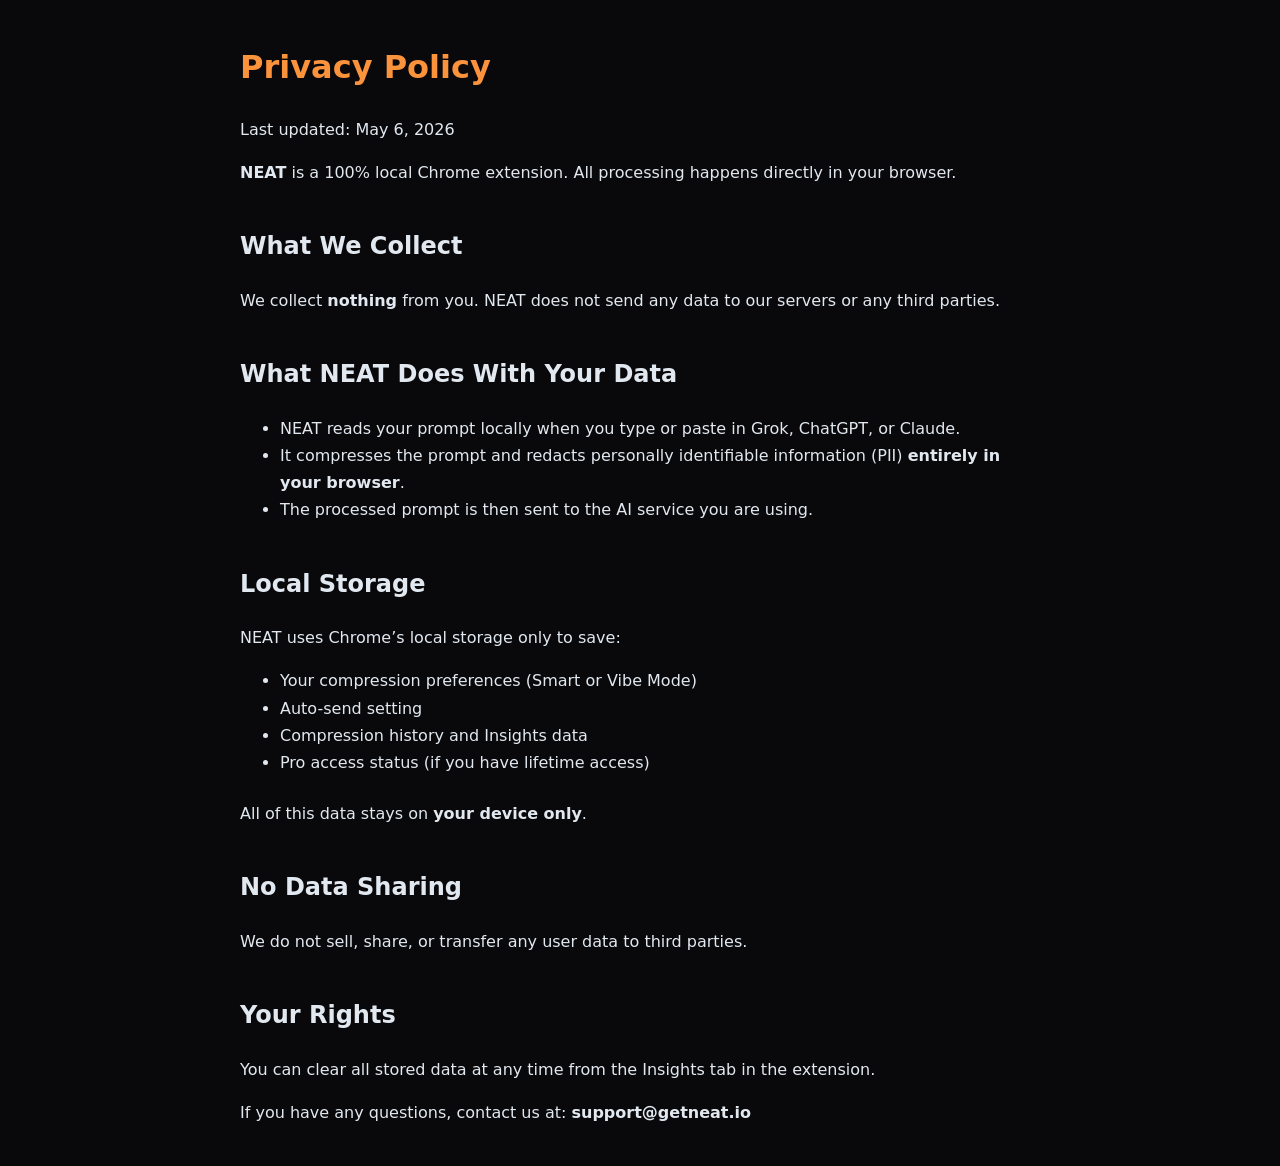
==== privacy/index.html @ 81d3cb57 "Add privacy policy page for Chrome Web Store" ====
<!DOCTYPE html>
<html lang="en">
<head>
    <meta charset="UTF-8">
    <meta name="viewport" content="width=device-width, initial-scale=1.0">
    <title>Privacy Policy • NEAT</title>
    <style>
        body { 
            font-family: 'Inter', system-ui, sans-serif; 
            max-width: 800px; 
            margin: 40px auto; 
            padding: 0 20px; 
            line-height: 1.7; 
            color: #e2e8f0; 
            background: #09090b; 
        }
        h1 { color: #fb923c; }
        h2 { margin-top: 2.5rem; }
        ul { margin-bottom: 1.5rem; }
    </style>
</head>
<body>

<h1>Privacy Policy</h1>
<p>Last updated: May 6, 2026</p>

<p><strong>NEAT</strong> is a 100% local Chrome extension. All processing happens directly in your browser.</p>

<h2>What We Collect</h2>
<p>We collect <strong>nothing</strong> from you. NEAT does not send any data to our servers or any third parties.</p>

<h2>What NEAT Does With Your Data</h2>
<ul>
    <li>NEAT reads your prompt locally when you type or paste in Grok, ChatGPT, or Claude.</li>
    <li>It compresses the prompt and redacts personally identifiable information (PII) <strong>entirely in your browser</strong>.</li>
    <li>The processed prompt is then sent to the AI service you are using.</li>
</ul>

<h2>Local Storage</h2>
<p>NEAT uses Chrome’s local storage only to save:</p>
<ul>
    <li>Your compression preferences (Smart or Vibe Mode)</li>
    <li>Auto-send setting</li>
    <li>Compression history and Insights data</li>
    <li>Pro access status (if you have lifetime access)</li>
</ul>
<p>All of this data stays on <strong>your device only</strong>.</p>

<h2>No Data Sharing</h2>
<p>We do not sell, share, or transfer any user data to third parties.</p>

<h2>Your Rights</h2>
<p>You can clear all stored data at any time from the Insights tab in the extension.</p>

<p>If you have any questions, contact us at: <strong>support@getneat.io</strong></p>

</body>
</html>
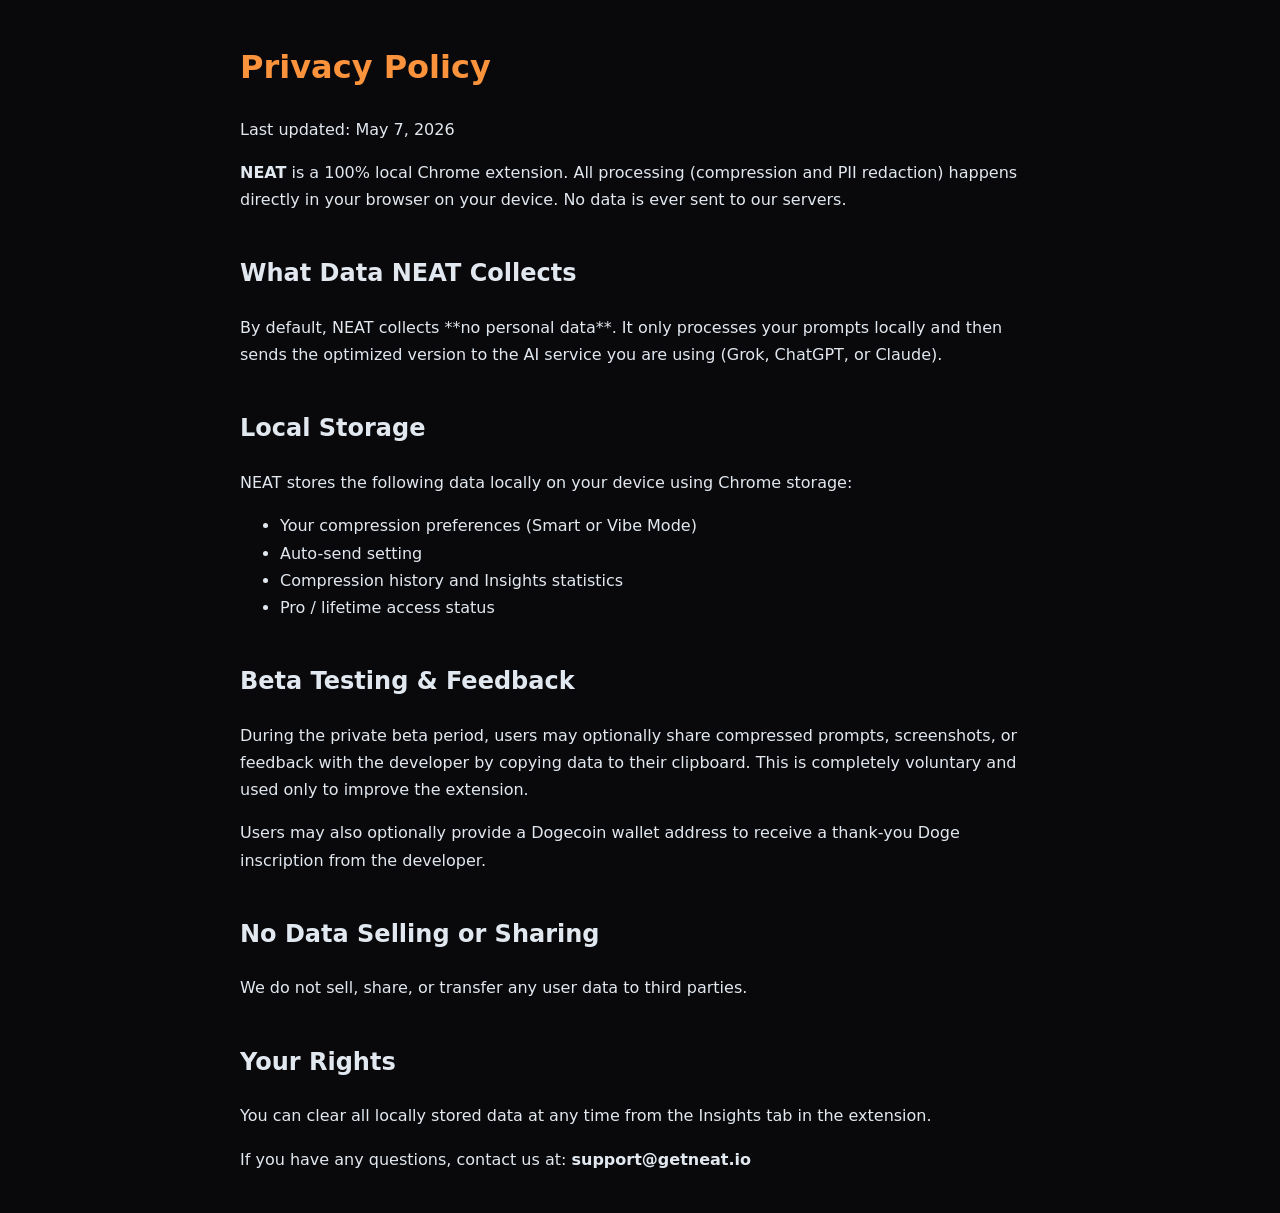
==== commit b4dfbd2b: "Update privacy policy page for Chrome Web Store submission" ====
--- a/privacy/index.html
+++ b/privacy/index.html
@@ -5,15 +5,7 @@
     <meta name="viewport" content="width=device-width, initial-scale=1.0">
     <title>Privacy Policy • NEAT</title>
     <style>
-        body { 
-            font-family: 'Inter', system-ui, sans-serif; 
-            max-width: 800px; 
-            margin: 40px auto; 
-            padding: 0 20px; 
-            line-height: 1.7; 
-            color: #e2e8f0; 
-            background: #09090b; 
-        }
+        body { font-family: 'Inter', system-ui, sans-serif; max-width: 800px; margin: 40px auto; padding: 0 20px; line-height: 1.7; color: #e2e8f0; background: #09090b; }
         h1 { color: #fb923c; }
         h2 { margin-top: 2.5rem; }
         ul { margin-bottom: 1.5rem; }
@@ -22,35 +14,32 @@
 <body>
 
 <h1>Privacy Policy</h1>
-<p>Last updated: May 6, 2026</p>
+<p>Last updated: May 7, 2026</p>
 
-<p><strong>NEAT</strong> is a 100% local Chrome extension. All processing happens directly in your browser.</p>
+<p><strong>NEAT</strong> is a 100% local Chrome extension. All processing (compression and PII redaction) happens directly in your browser on your device. No data is ever sent to our servers.</p>
 
-<h2>What We Collect</h2>
-<p>We collect <strong>nothing</strong> from you. NEAT does not send any data to our servers or any third parties.</p>
-
-<h2>What NEAT Does With Your Data</h2>
-<ul>
-    <li>NEAT reads your prompt locally when you type or paste in Grok, ChatGPT, or Claude.</li>
-    <li>It compresses the prompt and redacts personally identifiable information (PII) <strong>entirely in your browser</strong>.</li>
-    <li>The processed prompt is then sent to the AI service you are using.</li>
-</ul>
+<h2>What Data NEAT Collects</h2>
+<p>By default, NEAT collects **no personal data**. It only processes your prompts locally and then sends the optimized version to the AI service you are using (Grok, ChatGPT, or Claude).</p>
 
 <h2>Local Storage</h2>
-<p>NEAT uses Chrome’s local storage only to save:</p>
+<p>NEAT stores the following data locally on your device using Chrome storage:</p>
 <ul>
     <li>Your compression preferences (Smart or Vibe Mode)</li>
     <li>Auto-send setting</li>
-    <li>Compression history and Insights data</li>
-    <li>Pro access status (if you have lifetime access)</li>
+    <li>Compression history and Insights statistics</li>
+    <li>Pro / lifetime access status</li>
 </ul>
-<p>All of this data stays on <strong>your device only</strong>.</p>
 
-<h2>No Data Sharing</h2>
+<h2>Beta Testing & Feedback</h2>
+<p>During the private beta period, users may optionally share compressed prompts, screenshots, or feedback with the developer by copying data to their clipboard. This is completely voluntary and used only to improve the extension.</p>
+
+<p>Users may also optionally provide a Dogecoin wallet address to receive a thank-you Doge inscription from the developer.</p>
+
+<h2>No Data Selling or Sharing</h2>
 <p>We do not sell, share, or transfer any user data to third parties.</p>
 
 <h2>Your Rights</h2>
-<p>You can clear all stored data at any time from the Insights tab in the extension.</p>
+<p>You can clear all locally stored data at any time from the Insights tab in the extension.</p>
 
 <p>If you have any questions, contact us at: <strong>support@getneat.io</strong></p>
 
